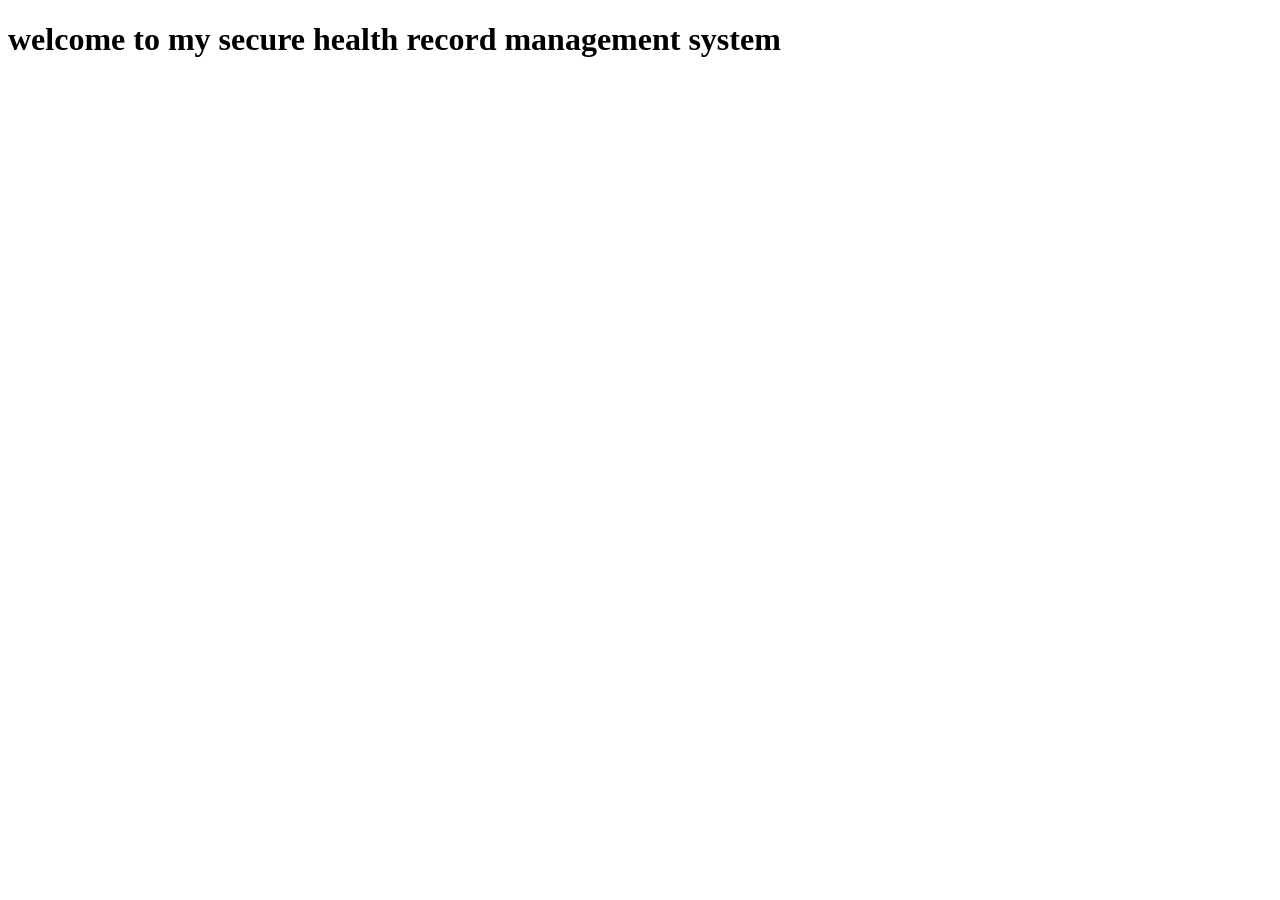
==== Frontend/templates/index.html @ 1bca5b4d "updated apis, middlewares, routes" ====
<!DOCTYPE html>
<html lang="en">
<head>
    <meta charset="UTF-8">
    <meta name="viewport" content="width=device-width, initial-scale=1.0">
    <title>Document</title>
</head>
<body>
    <h1>welcome to my secure health record management system
        
    </h1>
</body>
</html>
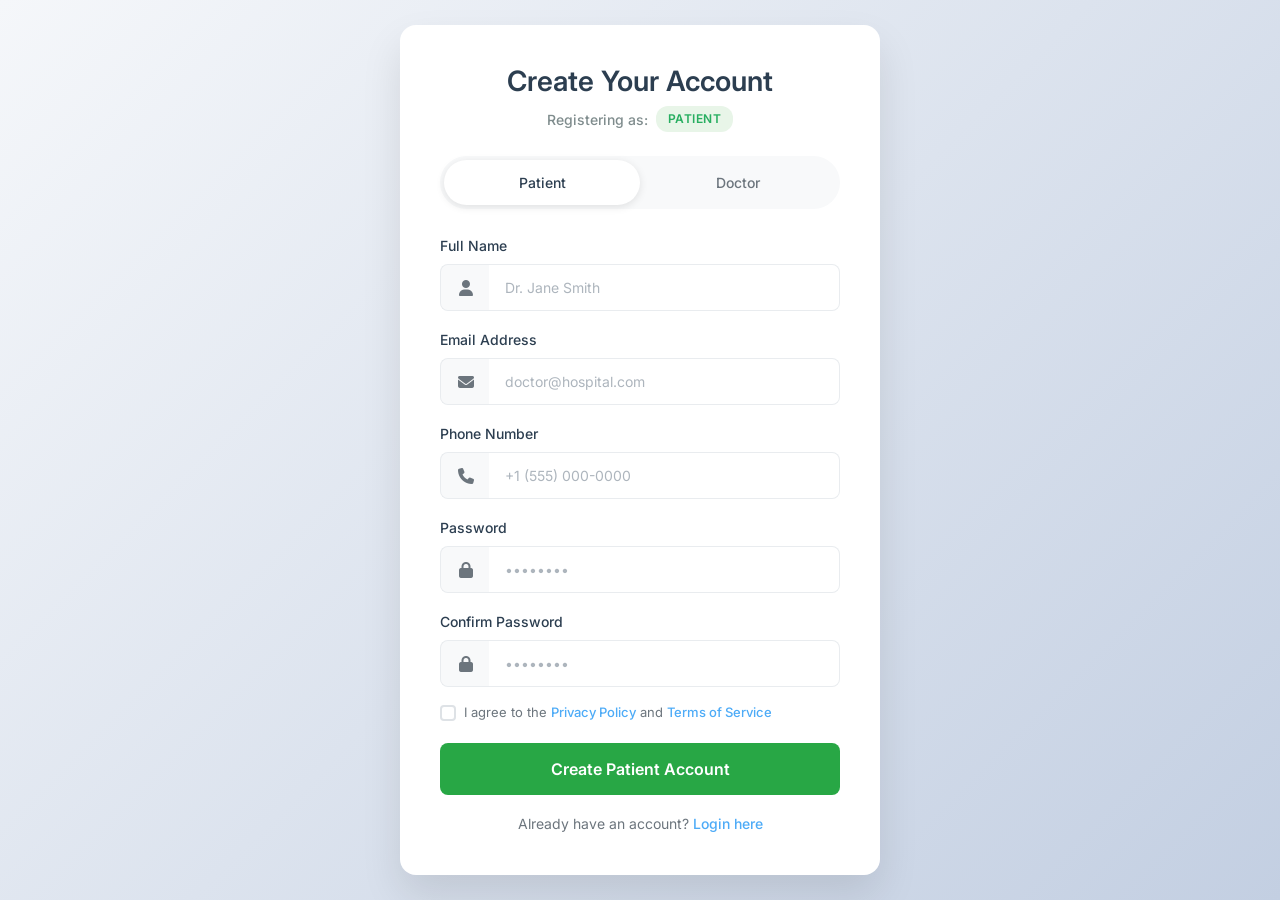
==== commit ea170ba0: "updates the core logics and features of the project" ====
--- a/Frontend/templates/index.html
+++ b/Frontend/templates/index.html
@@ -1,13 +1,112 @@
 <!DOCTYPE html>
 <html lang="en">
 <head>
-    <meta charset="UTF-8">
-    <meta name="viewport" content="width=device-width, initial-scale=1.0">
-    <title>Document</title>
+<meta charset="UTF-8">
+<meta name="viewport" content="width=device-width, initial-scale=1.0">
+<title>Secure Health Record System - Register</title>
+
+<!-- Bootstrap CSS -->
+<link href="https://cdn.jsdelivr.net/npm/bootstrap@5.3.2/dist/css/bootstrap.min.css" rel="stylesheet">
+<link rel="stylesheet" href="https://cdnjs.cloudflare.com/ajax/libs/font-awesome/6.4.0/css/all.min.css">
+<link href="https://fonts.googleapis.com/css2?family=Inter:wght@300;400;500;600;700&display=swap" rel="stylesheet">
+<link rel="stylesheet" href="../assets/style.css">
+
+<!-- Google reCAPTCHA -->
+<script src="https://www.google.com/recaptcha/api.js" async defer></script>
 </head>
 <body>
-    <h1>welcome to my secure health record management system
-        
-    </h1>
+<div class="container-fluid">
+    <div class="row min-vh-100">
+        <div class="col-12 d-flex align-items-center justify-content-center">
+            <div class="registration-card">
+                <div class="text-center mb-4">
+                    <h2 class="registration-title">Create Your Account</h2>
+                    <div class="registration-type">
+                        <span class="type-label">Registering as:</span>
+                        <span id="current-type" class="type-badge patient-type">Patient</span>
+                    </div>
+                </div>
+
+                <div class="user-type-toggle mb-4 d-flex justify-content-center">
+                    <button type="button" id="patient-btn" class="toggle-btn active">Patient</button>
+                    <button type="button" id="doctor-btn" class="toggle-btn">Doctor</button>
+                </div>
+
+                <form id="registration-form">
+
+                    <div class="form-group mb-3">
+                        <label for="fullName" class="form-label">Full Name</label>
+                        <div class="input-group">
+                            <span class="input-group-text"><i class="fas fa-user"></i></span>
+                            <input type="text" class="form-control" id="fullName" placeholder="Dr. Jane Smith" required>
+                        </div>
+                    </div>
+
+                    <div class="form-group mb-3">
+                        <label for="email" class="form-label">Email Address</label>
+                        <div class="input-group">
+                            <span class="input-group-text"><i class="fas fa-envelope"></i></span>
+                            <input type="email" class="form-control" id="email" placeholder="doctor@hospital.com" required>
+                        </div>
+                    </div>
+
+                    <div class="form-group mb-3">
+                        <label for="phone" class="form-label">Phone Number</label>
+                        <div class="input-group">
+                            <span class="input-group-text"><i class="fas fa-phone"></i></span>
+                            <input type="tel" class="form-control" id="phone" placeholder="+1 (555) 000-0000" required>
+                        </div>
+                    </div>
+
+                    <div class="form-group mb-3">
+                        <label for="password" class="form-label">Password</label>
+                        <div class="input-group">
+                            <span class="input-group-text"><i class="fas fa-lock"></i></span>
+                            <input type="password" class="form-control" id="password" placeholder="••••••••" required>
+                        </div>
+                    </div>
+
+                    <div class="form-group mb-3">
+                        <label for="confirmPassword" class="form-label">Confirm Password</label>
+                        <div class="input-group">
+                            <span class="input-group-text"><i class="fas fa-lock"></i></span>
+                            <input type="password" class="form-control" id="confirmPassword" placeholder="••••••••" required>
+                        </div>
+                    </div>
+
+                    <!-- Google reCAPTCHA -->
+                    <!-- <div class="mb-3">
+                        <div class="g-recaptcha" data-sitekey="6LcMaQ0sAAAAAJKr81WPuTSZzJ4qRG8VKxBNE66K"></div>
+                    </div> -->
+
+                    <div class="form-check mb-3">
+                        <input class="form-check-input" type="checkbox" id="terms" required>
+                        <label class="form-check-label" for="terms">
+                            I agree to the <a href="#" class="terms-link">Privacy Policy</a> and 
+                            <a href="#" class="terms-link">Terms of Service</a>
+                        </label>
+                    </div>
+
+                    <div id="admin-notice" class="admin-notice mb-3" style="display: none;">
+                        <i class="fas fa-info-circle"></i>
+                        Doctor registrations require admin approval before access is granted.
+                    </div>
+
+                    <button type="submit" class="btn-submit w-100 mb-3" id="submit-btn">Create Patient Account</button>
+
+                    <div class="text-center">
+                        <span class="login-text">
+                            Already have an account? 
+                            <a href="/login" class="login-link">Login here</a>
+                        </span>
+                    </div>
+                </form>
+            </div>
+        </div>
+    </div>
+</div>
+
+<script src="https://cdn.jsdelivr.net/npm/bootstrap@5.3.2/dist/js/bootstrap.bundle.min.js"></script>
+<script src="../assets/script.js"></script>
 </body>
-</html>+</html>
--- a/Frontend/assets/style.css
+++ b/Frontend/assets/style.css
@@ -0,0 +1,343 @@
+/* Reset and Base Styles */
+* {
+    margin: 0;
+    padding: 0;
+    box-sizing: border-box;
+}
+
+body {
+    font-family: 'Inter', -apple-system, BlinkMacSystemFont, 'Segoe UI', Roboto, sans-serif;
+    background: linear-gradient(135deg, #f5f7fa 0%, #c3cfe2 100%);
+    min-height: 100vh;
+    color: #333;
+}
+
+/* Registration Card */
+.registration-card {
+    background: #ffffff;
+    border-radius: 16px;
+    box-shadow: 0 20px 40px rgba(0, 0, 0, 0.1);
+    padding: 40px;
+    width: 100%;
+    max-width: 480px;
+    margin: 20px;
+}
+
+/* Header Styles */
+.registration-title {
+    font-size: 28px;
+    font-weight: 600;
+    color: #2c3e50;
+    margin-bottom: 8px;
+}
+
+.registration-type {
+    display: flex;
+    align-items: center;
+    justify-content: center;
+    gap: 8px;
+    margin-bottom: 20px;
+}
+
+.type-label {
+    font-size: 14px;
+    color: #7f8c8d;
+    font-weight: 500;
+}
+
+.type-badge {
+    padding: 4px 12px;
+    border-radius: 12px;
+    font-size: 12px;
+    font-weight: 600;
+    text-transform: uppercase;
+    letter-spacing: 0.5px;
+}
+
+.patient-type {
+    background: #e8f5e8;
+    color: #27ae60;
+}
+
+.doctor-type {
+    background: #e3f2fd;
+    color: #2196f3;
+}
+
+/* User Type Toggle */
+.user-type-toggle {
+    display: flex;
+    background: #f8f9fa;
+    border-radius: 50px;
+    padding: 4px;
+    margin-bottom: 30px;
+}
+
+.toggle-btn {
+    flex: 1;
+    padding: 12px 20px;
+    border: none;
+    background: transparent;
+    border-radius: 46px;
+    font-weight: 500;
+    font-size: 14px;
+    color: #6c757d;
+    cursor: pointer;
+    transition: all 0.3s ease;
+}
+
+.toggle-btn.active {
+    background: #ffffff;
+    color: #2c3e50;
+    box-shadow: 0 2px 8px rgba(0, 0, 0, 0.1);
+}
+
+.toggle-btn:hover:not(.active) {
+    color: #495057;
+}
+
+/* Form Styles */
+.form-group {
+    margin-bottom: 20px;
+}
+
+.form-label {
+    font-weight: 500;
+    color: #2c3e50;
+    margin-bottom: 8px;
+    font-size: 14px;
+}
+
+.input-group {
+    position: relative;
+}
+
+.input-group-text {
+    background: #f8f9fa;
+    border: 1px solid #e9ecef;
+    border-right: none;
+    border-radius: 8px 0 0 8px;
+    padding: 12px 16px;
+    color: #6c757d;
+    width: 50px;
+    display: flex;
+    align-items: center;
+    justify-content: center;
+}
+
+.form-control {
+    border: 1px solid #e9ecef;
+    border-left: none;
+    border-radius: 0 8px 8px 0;
+    padding: 12px 16px;
+    font-size: 14px;
+    background: #ffffff;
+    transition: all 0.3s ease;
+}
+
+.form-control:focus {
+    border-color: #4dabf7;
+    box-shadow: 0 0 0 3px rgba(77, 171, 247, 0.1);
+    outline: none;
+}
+
+.form-control::placeholder {
+    color: #adb5bd;
+    font-size: 14px;
+}
+
+/* CAPTCHA Styles */
+.captcha-container {
+    display: flex;
+    align-items: center;
+    gap: 12px;
+    margin-bottom: 12px;
+}
+
+.captcha-box {
+    border: 2px solid #e9ecef;
+    border-radius: 8px;
+    padding: 8px;
+    background: #f8f9fa;
+    flex: 1;
+}
+
+#captcha-canvas {
+    display: block;
+    width: 100%;
+    height: 60px;
+    background: linear-gradient(45deg, #e3f2fd, #f3e5f5);
+    border-radius: 4px;
+}
+
+.refresh-btn {
+    background: #6c757d;
+    border: none;
+    border-radius: 8px;
+    padding: 12px;
+    color: white;
+    cursor: pointer;
+    transition: all 0.3s ease;
+    width: 44px;
+    height: 44px;
+    display: flex;
+    align-items: center;
+    justify-content: center;
+}
+
+.refresh-btn:hover {
+    background: #5a6268;
+    transform: rotate(180deg);
+}
+
+/* Checkbox Styles */
+.form-check {
+    display: flex;
+    align-items: flex-start;
+    gap: 8px;
+}
+
+.form-check-input {
+    margin-top: 2px;
+    border-radius: 4px;
+    border: 2px solid #dee2e6;
+}
+
+.form-check-input:checked {
+    background-color: #28a745;
+    border-color: #28a745;
+}
+
+.form-check-label {
+    font-size: 13px;
+    color: #6c757d;
+    line-height: 1.4;
+}
+
+.terms-link {
+    color: #4dabf7;
+    text-decoration: none;
+    font-weight: 500;
+}
+
+.terms-link:hover {
+    text-decoration: underline;
+}
+
+/* Admin Notice */
+.admin-notice {
+    background: #fff3cd;
+    border: 1px solid #ffeaa7;
+    border-radius: 8px;
+    padding: 12px 16px;
+    font-size: 13px;
+    color: #856404;
+    display: flex;
+    align-items: center;
+    gap: 8px;
+}
+
+.admin-notice i {
+    color: #f39c12;
+}
+
+/* Submit Button */
+.btn-submit {
+    background: #28a745;
+    border: none;
+    border-radius: 8px;
+    padding: 14px 24px;
+    font-weight: 600;
+    font-size: 16px;
+    color: white;
+    cursor: pointer;
+    transition: all 0.3s ease;
+    text-transform: none;
+}
+
+.btn-submit:hover {
+    background: #218838;
+    transform: translateY(-1px);
+    box-shadow: 0 4px 12px rgba(40, 167, 69, 0.3);
+}
+
+.btn-submit:active {
+    transform: translateY(0);
+}
+
+/* Login Link */
+.login-text {
+    font-size: 14px;
+    color: #6c757d;
+}
+
+.login-link {
+    color: #4dabf7;
+    text-decoration: none;
+    font-weight: 500;
+}
+
+.login-link:hover {
+    text-decoration: underline;
+}
+
+/* Responsive Design */
+@media (max-width: 576px) {
+    .registration-card {
+        margin: 10px;
+        padding: 30px 20px;
+    }
+    
+    .registration-title {
+        font-size: 24px;
+    }
+    
+    .captcha-container {
+        flex-direction: column;
+        align-items: stretch;
+    }
+    
+    .refresh-btn {
+        align-self: flex-end;
+        width: 44px;
+    }
+}
+
+/* Animation for smooth transitions */
+.form-control, .toggle-btn, .btn-submit {
+    transition: all 0.3s cubic-bezier(0.4, 0, 0.2, 1);
+}
+
+/* Focus states for accessibility */
+.toggle-btn:focus,
+.form-control:focus,
+.btn-submit:focus,
+.refresh-btn:focus {
+    outline: 2px solid #4dabf7;
+    outline-offset: 2px;
+}
+
+/* Loading state for submit button */
+.btn-submit.loading {
+    position: relative;
+    color: transparent;
+}
+
+.btn-submit.loading::after {
+    content: '';
+    position: absolute;
+    top: 50%;
+    left: 50%;
+    transform: translate(-50%, -50%);
+    width: 20px;
+    height: 20px;
+    border: 2px solid transparent;
+    border-top: 2px solid white;
+    border-radius: 50%;
+    animation: spin 1s linear infinite;
+}
+
+@keyframes spin {
+    0% { transform: translate(-50%, -50%) rotate(0deg); }
+    100% { transform: translate(-50%, -50%) rotate(360deg); }
+}
